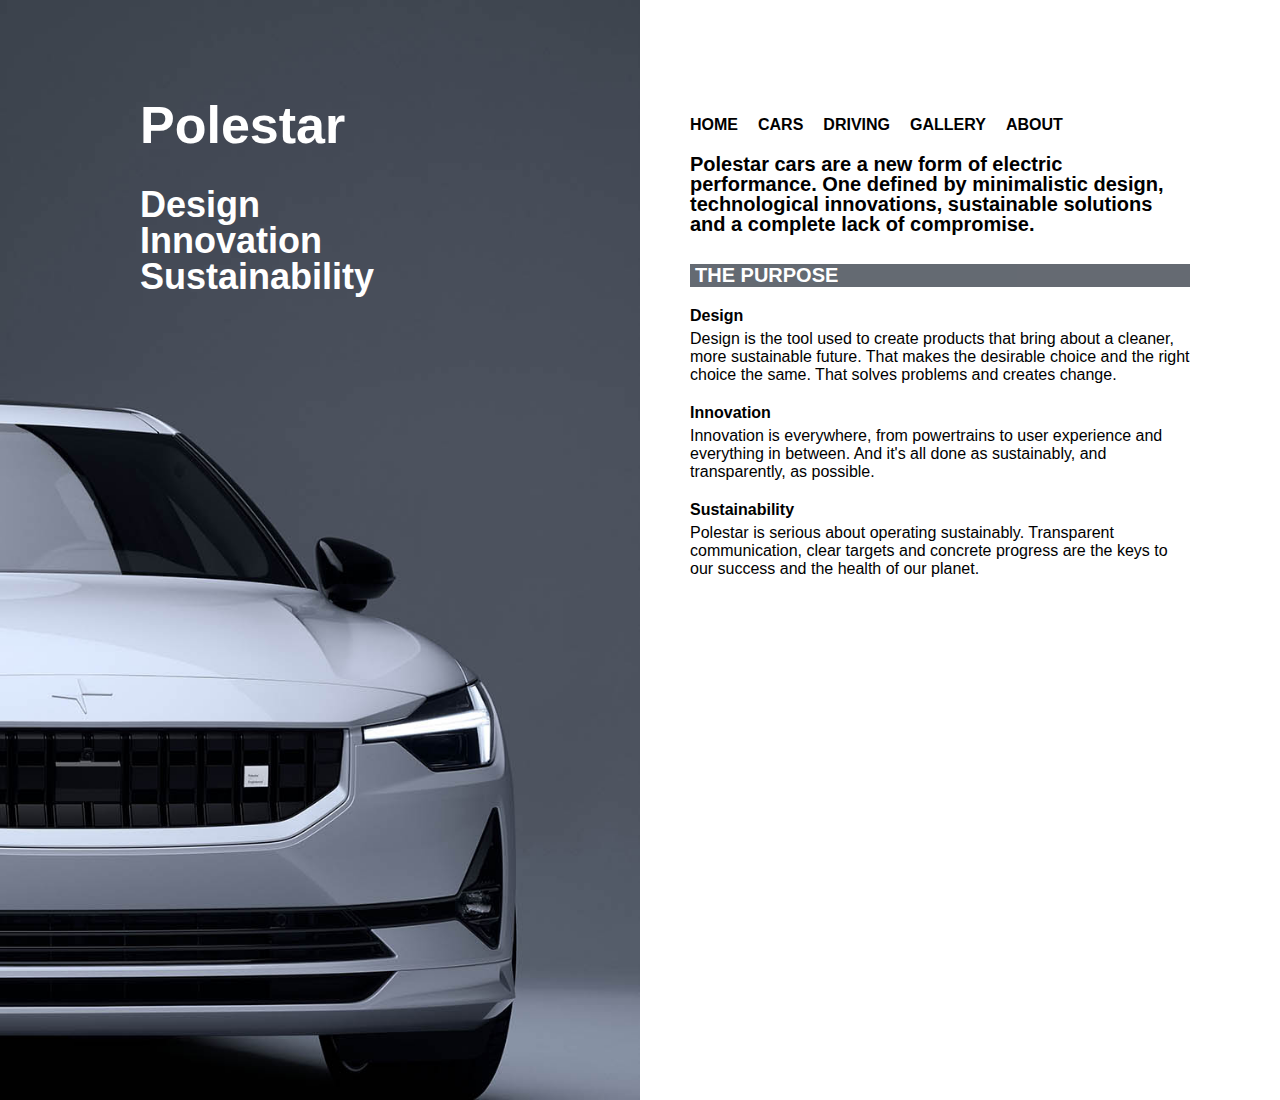
==== index.html @ 7c6f996c "Add files via upload" ====
<!DOCTYPE html>
<html lang="en">
<head>
  <meta charset="UTF-8">
  <meta name="viewport" content="width=device-width, initial-scale=1.0">
  <title>Polestar Website</title>

  <link rel="stylesheet" href="css/styles.css">
  <link rel="stylesheet" href="css/responsive.css">
    <style>
    h3 {
    background-color:rgb(62, 69, 79);opacity:0.8; padding-left: 5px;
    color: #fff;
    </style>
</head>
<body>
  <main>
    <div class="main-left">
      <h1>Polestar</h1>
      <h2><p>Design</p><p>Innovation</p><p>Sustainability</p></h2>
    </div>
    <div class="main-right">
      <ul class="nav">
        <li><a href="index.html">Home</a></li>
        <li><a href="cars.html">Cars</a></li>
        <li><a href="electric-driving.html">Driving</a></li>
        <li><a href="gallery.html">Gallery</a></li>
        <li><a href="about.html">About</a></li>
      </ul>

      <p class="lead">
        <strong>Polestar cars are a new form of electric performance. One defined by minimalistic design, technological innovations, sustainable solutions and a complete lack of compromise.</strong>
      </p>

      <h3>The Purpose</h3>

      <div class="news-item">
        <p class="title">Design</p>
        <p>Design is the tool used to create products that bring about a cleaner, more sustainable future. That makes the desirable choice and the right choice the same. That solves problems and creates change.</p>
      </div>

      <div class="news-item">
        <p class="title">Innovation</p>
        <p>Innovation is everywhere, from powertrains to user experience and everything in between. And it's all done as sustainably, and transparently, as possible.</p>
      </div>
        
    <div class="news-item">
        <p class="title">Sustainability</p>
        <p>Polestar is serious about operating sustainably. Transparent communication, clear targets and concrete progress are the keys to our success and the health of our planet.</p>
      </div>

        <div class="video">
    <iframe width="560" height="315" src="https://www.polestar.com/dato-assets/94392/1695650436-01-company-intro-d.mp4" frameborder="0" allowfullscreen></iframe>
        </div>
      </div>      

  </main>
</body>
</html>
---- css/styles.css ----
@import url('https://fonts.googleapis.com/css2?family=Lato:wght@400;700&display=swap');

body {
  margin: 0;
  font-family: Arial, Helvetica, sans-serif;
}

ul {
  padding: 0;
}

main {
  display: flex;
  min-height: 1100px;
}

.main-left {
  width: 40%;
  padding-top: 60px;
  padding-left: 140px;
  max-width: 500px;
  background: #000;
  background-image: url("../image/background-img.jpg");
  background-position: 0 0;
  background-size: cover;
}

.main-left h1 {
    font-size: 52px;
    color: #ffffff;
    text-transform: capitalize;
}

.main-left h2 {
    font-size: 36px;
    color: #fff;
    width: 300px;
    text-transform: capitalize;
    line-height: 0px;

}

h1, h2, h3, .lead, .title, .nav a {
  font-family: 'Arial-medial', sans-serif;
}

h2 {
  margin-top: 50px;
}

h3 {
  font-size: 20px;
    text-transform: uppercase;
}

.lead {
    font-size: 20px;
    margin: 20px 0;
    line-height: 20px;
          margin-bottom: 30px;

}

.main-right {
  width: 60%;
  max-width: 500px;
  padding-top: 100px;
  padding-left: 50px;
  background: #fff;
}

.main-right .nav {
  list-style: none;
  display: flex;
}

.main-right .nav li {
  padding: 0 10px;
}

.main-right .nav li:first-child {
  padding-left: 0;
}

.main-right .nav li a {
  color: #000;
  font-weight: bold;
  text-transform: uppercase;
  text-decoration: none;
}

.main-right .nav li a:hover,
.main-right .nav li a:active {
  padding-bottom: 4px;
  border-bottom: 1px dashed #ddd;
  color: rgb(0, 191, 255);
}

.news-item {
  margin-bottom: 20px;
}

.news-item p {
  margin: 0;


}

.news-item h2 {
  margin: 0;
      margin-bottom: 10px;


}

.news-item .title {
  font-weight: bold;
  margin-bottom: 5px;
}

.news-item a {
  color: rgb(65, 144, 170);
  margin-top: 10px;
  display: inline-block;
  text-decoration: none;
}

.news-item a:hover {
  color: rgb(0, 191, 255);
}

.gallery-items img {
  width: 32%;
  opacity: 0.7;
  border: 1px solid #ddd;
}

.gallery-items img:hover {
  border-color: #777;
  opacity: 1;
  cursor: pointer;
}
---- css/responsive.css ----
@media screen and (max-width: 799px){
  .main-left {
    width: 0%;
  }
  .main-right .nav li {
    padding: 0 5px;
  }
  .main-right .nav li a {
    font-size: 16px;
    text-transform: none;
  }
  .main-left h1 {
    position: absolute;
    top: 10px;
    left: 188px;
    color: #000;
  }
}
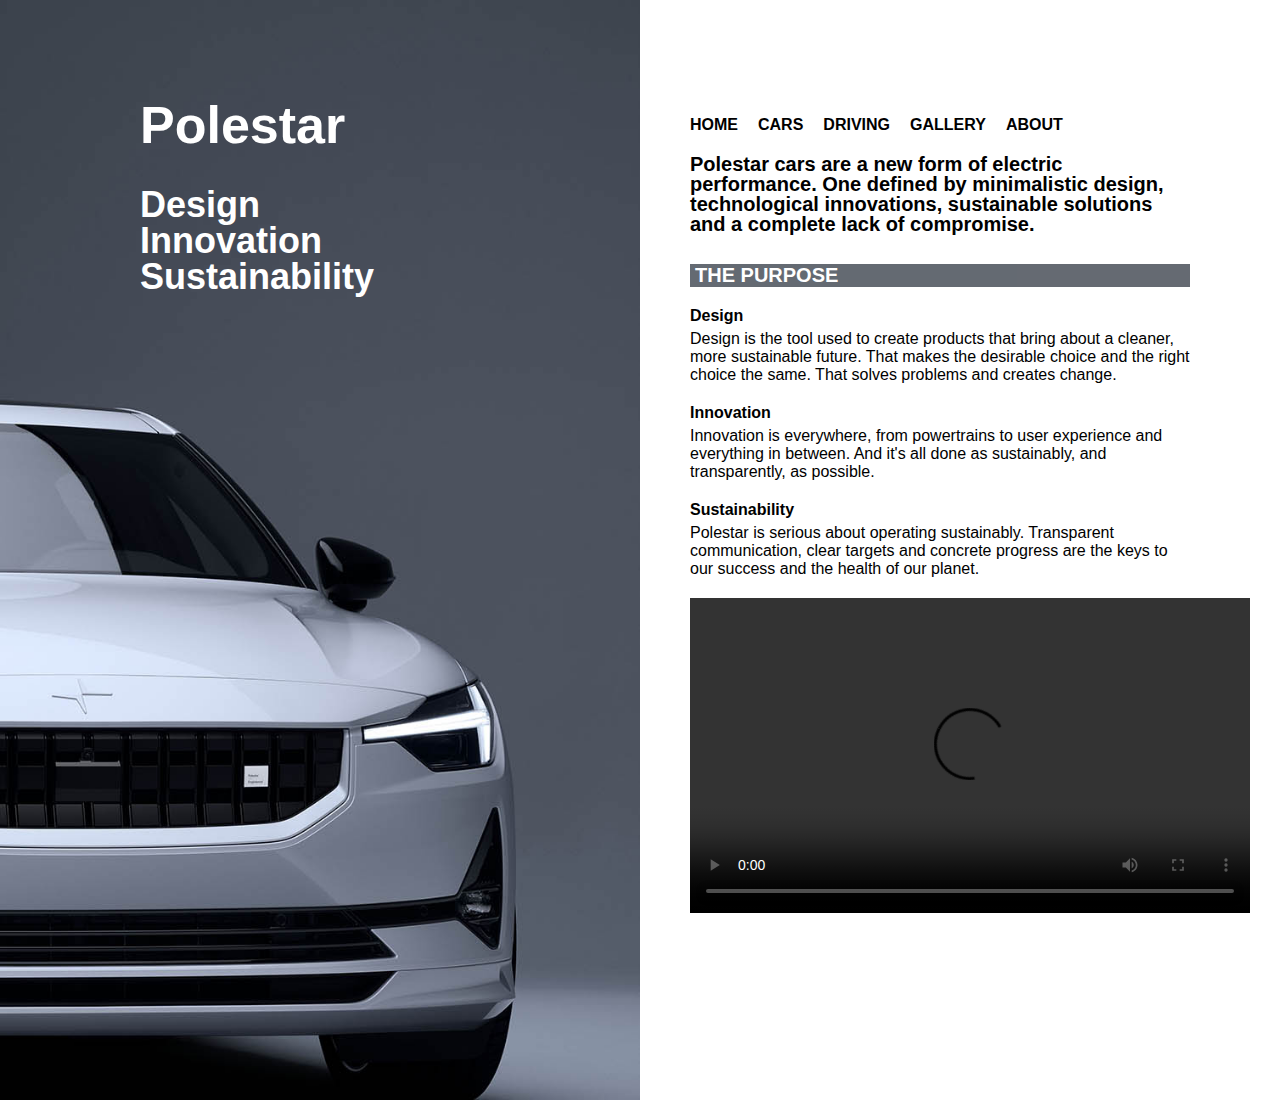
==== commit cde4f964: "index.html" ====
--- a/index.html
+++ b/index.html
@@ -49,11 +49,12 @@
         <p>Polestar is serious about operating sustainably. Transparent communication, clear targets and concrete progress are the keys to our success and the health of our planet.</p>
       </div>
 
-        <div class="video">
-    <iframe width="560" height="315" src="https://www.polestar.com/dato-assets/94392/1695650436-01-company-intro-d.mp4" frameborder="0" allowfullscreen></iframe>
-        </div>
+<div class="video">
+    <video width="560" height="315" controls>
+      <source src="https://www.polestar.com/dato-assets/94392/1695650436-01-company-intro-d.mp4" frameborder="0" allowfullscreen></video>        
+</div>
       </div>      
 
   </main>
 </body>
-</html>+</html>
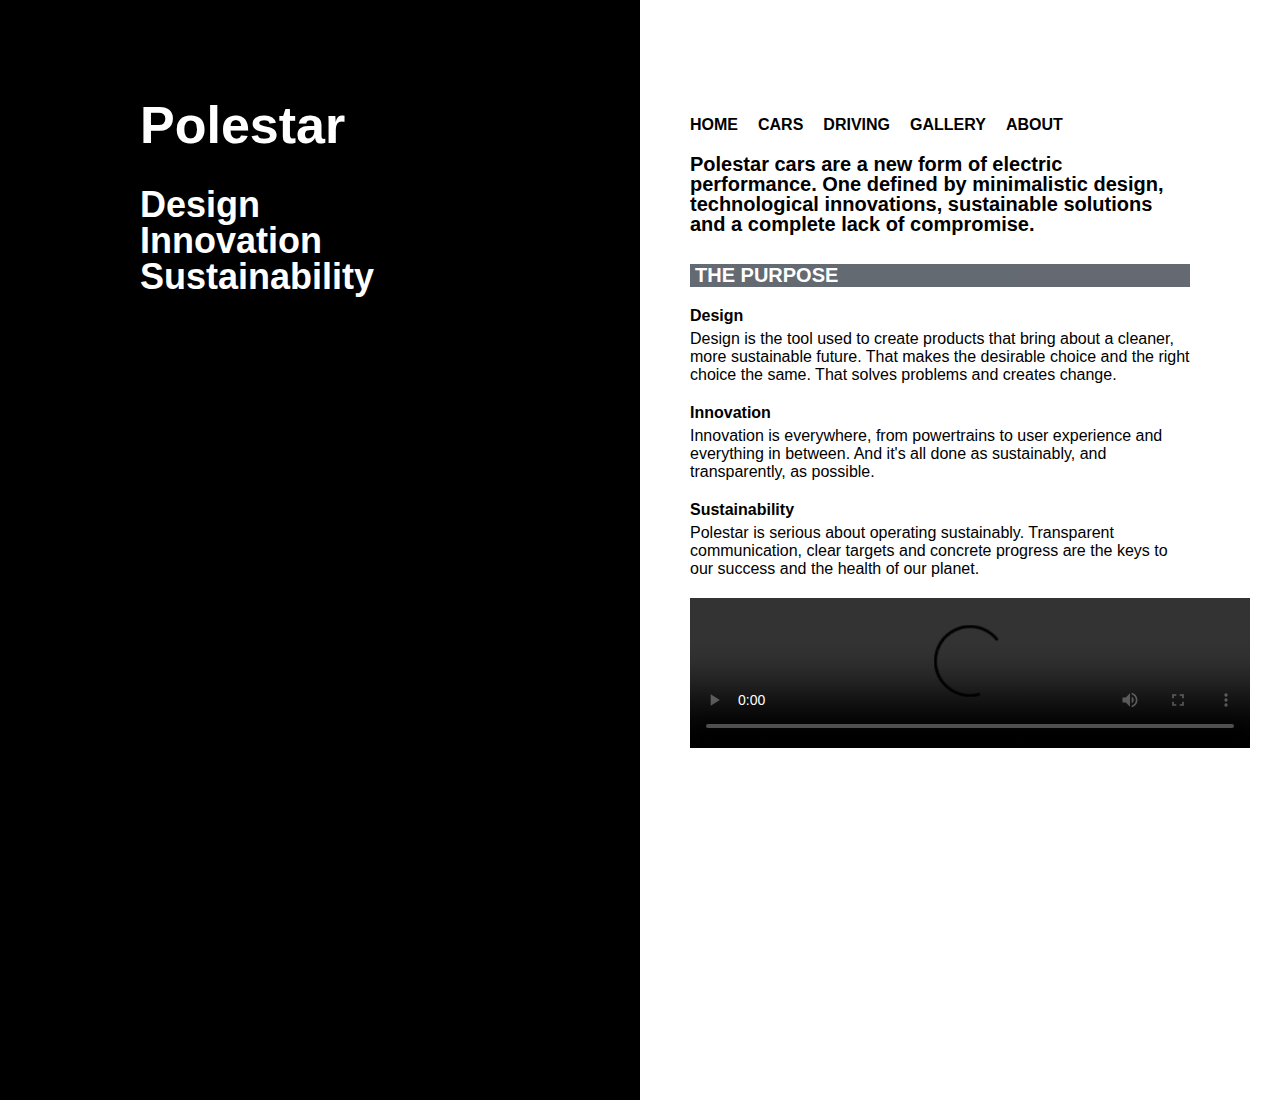
==== commit a3594c06: "index.html" ====
--- a/index.html
+++ b/index.html
@@ -49,12 +49,12 @@
         <p>Polestar is serious about operating sustainably. Transparent communication, clear targets and concrete progress are the keys to our success and the health of our planet.</p>
       </div>
 
-<div class="video">
-    <video width="560" height="315" controls>
-      <source src="https://www.polestar.com/dato-assets/94392/1695650436-01-company-intro-d.mp4" frameborder="0" allowfullscreen></video>        
-</div>
+        <div class="video">
+    <video width="560" height="auto" controls><source src="https://www.polestar.com/dato-assets/94392/1695650436-01-company-intro-d.mp4" frameborder="0" allowfullscreen></video>
+        </div>
       </div>      
 
   </main>
+  <script src="../MyFirstWebPage/js/page1.js"></script>
 </body>
 </html>
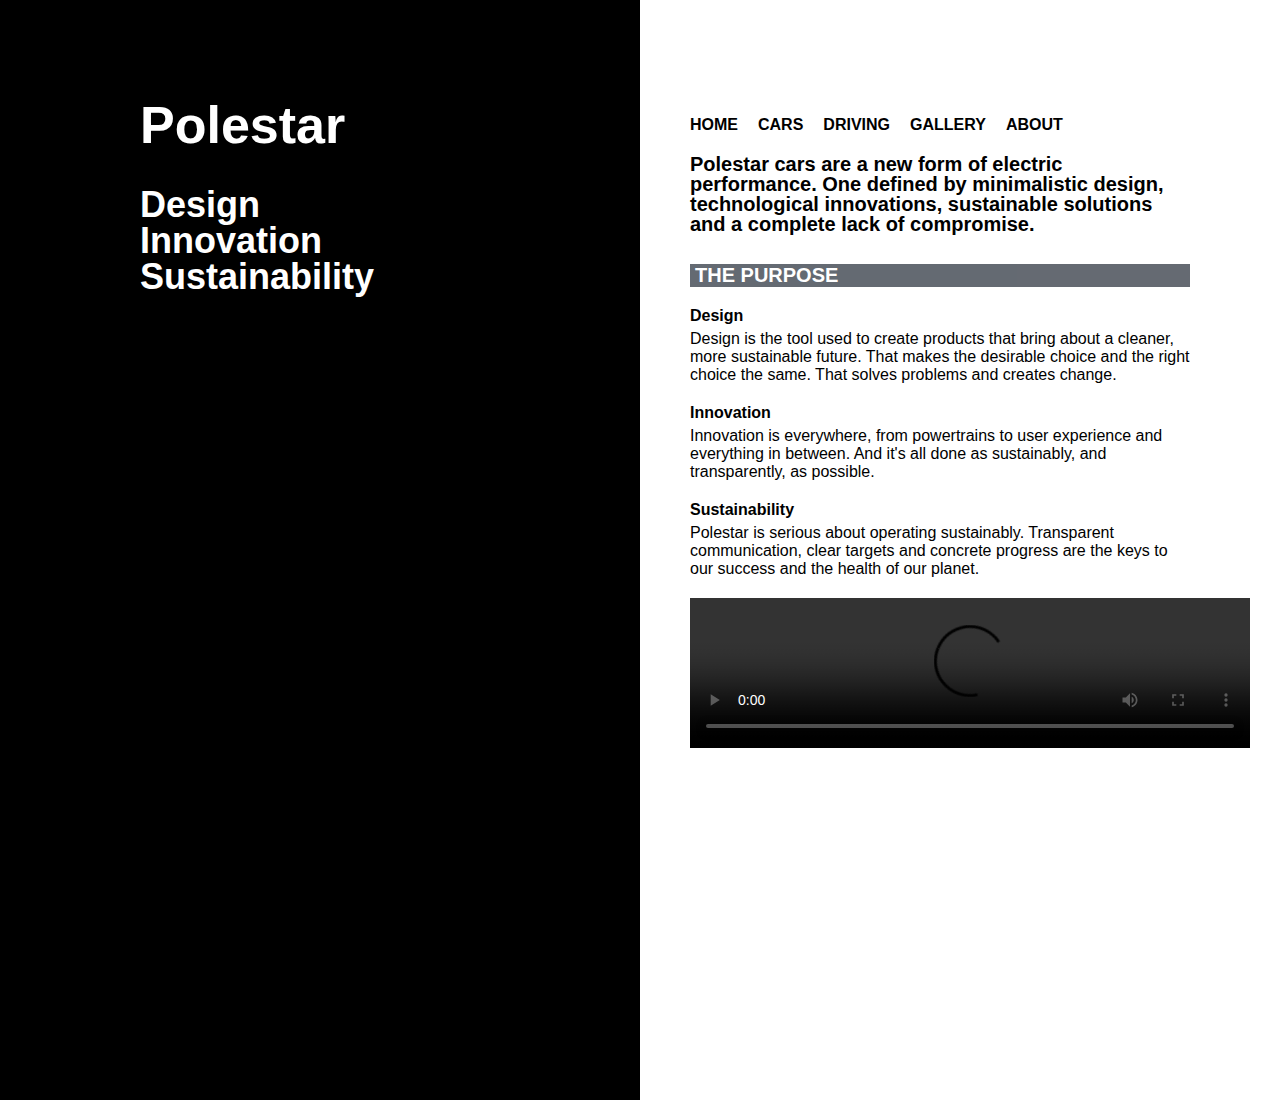
==== commit d7ac6887: "index.html" ====
--- a/index.html
+++ b/index.html
@@ -55,6 +55,6 @@
       </div>      
 
   </main>
-  <script src="../MyFirstWebPage/js/page1.js"></script>
+  <script src="../wp/js/page1.js"></script>
 </body>
 </html>
